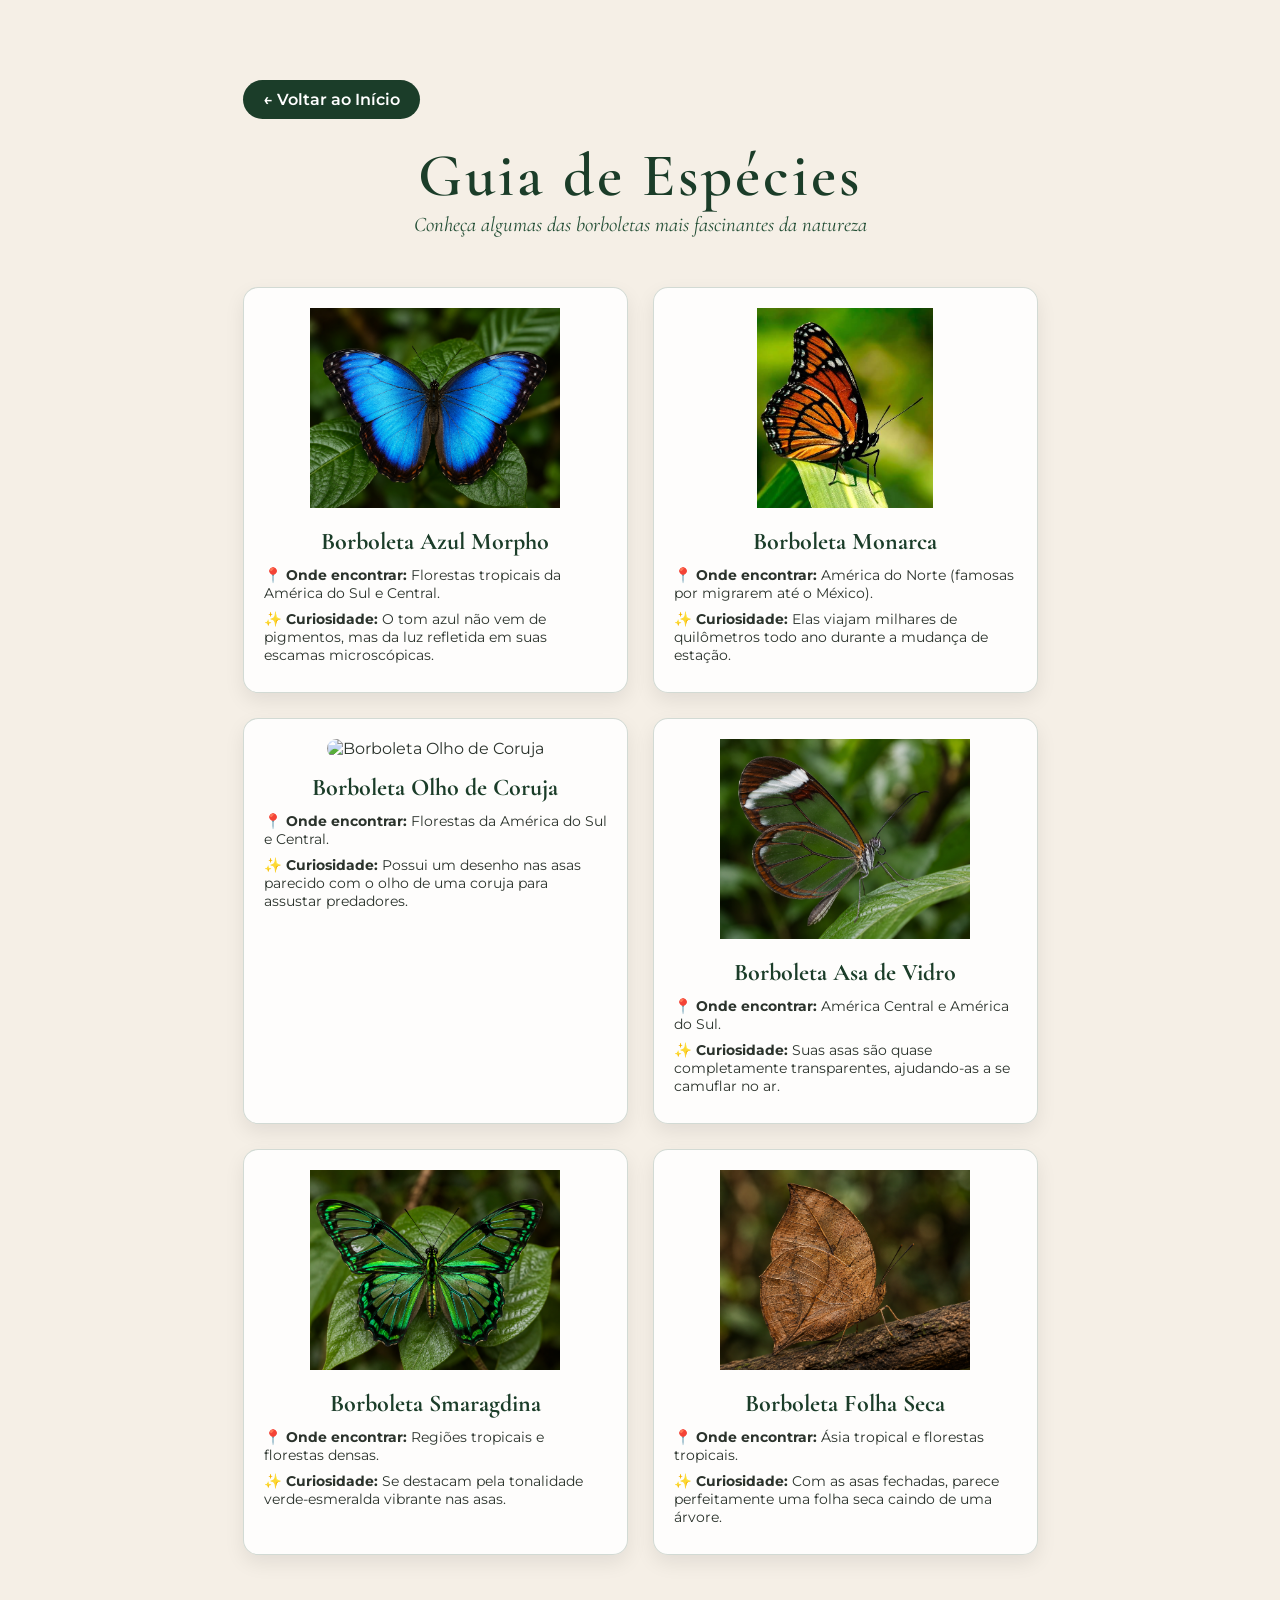
==== guia.html @ 189b2a26 "novos codigos e novas imagens" ====
<!DOCTYPE html>
<html lang="pt-BR">
<head>
  <meta charset="UTF-8">
  <meta name="viewport" content="width=device-width, initial-scale=1.0">
  <title>Guia de Espécies de Borboletas</title>
  <link rel="stylesheet" href="style.css">
  <link href="https://fonts.googleapis.com/css2?family=Cormorant+Garamond:wght@600&family=Montserrat:wght@300;400;600&display=swap" rel="stylesheet">
  <style>
    .guia-container {
      max-width: 1000px;
      margin: 20px auto;
      z-index: 2;
    }
    .guia-grid {
      display: grid;
      grid-template-columns: repeat(auto-fit, minmax(280px, 1fr));
      gap: 25px;
      margin-top: 30px;
    }
    .especie-card {
      background: var(--white-translucent);
      border-radius: 15px;
      padding: 20px;
      border: 1px solid rgba(35, 78, 53, 0.2);
      box-shadow: 0 8px 20px rgba(0,0,0,0.08);
      text-align: center;
    }
    .especie-card img {
      width: 100%;
      height: 200px;
      object-fit: contain;
      border-radius: 10px;
    }
    .especie-card h2 {
      font-family: 'Cormorant Garamond', serif;
      color: var(--green-dark);
      margin: 15px 0 10px 0;
    }
    .info-item {
      font-size: 0.9rem;
      text-align: left;
      margin-bottom: 8px;
    }
    .back-btn {
      display: inline-block;
      margin-bottom: 20px;
      padding: 10px 20px;
      background: var(--green-dark);
      color: #fff;
      text-decoration: none;
      border-radius: 20px;
      font-weight: 600;
    }
  </style>
</head>
<body>

  <div class="guia-container">
    <a href="index.html" class="back-btn">&larr; Voltar ao Início</a>
    
    <header class="header">
      <h1>Guia de Espécies</h1>
      <p class="subtitle">Conheça algumas das borboletas mais fascinantes da natureza</p>
    </header>

    <div class="guia-grid">

      <div class="especie-card">
        <img src="img/Borboleta-Azul-Morpho.png" alt="Borboleta Azul Morpho">
        <h2>Borboleta Azul Morpho</h2>
        <p class="info-item"><strong>📍 Onde encontrar:</strong> Florestas tropicais da América do Sul e Central.</p>
        <p class="info-item"><strong>✨ Curiosidade:</strong> O tom azul não vem de pigmentos, mas da luz refletida em suas escamas microscópicas.</p>
      </div>

      <div class="especie-card">
        <img src="img/Borboleta-Monarca.jpg" alt="Borboleta Monarca">
        <h2>Borboleta Monarca</h2>
        <p class="info-item"><strong>📍 Onde encontrar:</strong> América do Norte (famosas por migrarem até o México).</p>
        <p class="info-item"><strong>✨ Curiosidade:</strong> Elas viajam milhares de quilômetros todo ano durante a mudança de estação.</p>
      </div>

      <div class="especie-card">
        <img src="img/Borboleta-Olho-de-Coruja.jpg" alt="Borboleta Olho de Coruja">
        <h2>Borboleta Olho de Coruja</h2>
        <p class="info-item"><strong>📍 Onde encontrar:</strong> Florestas da América do Sul e Central.</p>
        <p class="info-item"><strong>✨ Curiosidade:</strong> Possui um desenho nas asas parecido com o olho de uma coruja para assustar predadores.</p>
      </div>

      <div class="especie-card">
        <img src="img/Borboleta-Asa-de-Vidro.png" alt="Borboleta Asa de Vidro">
        <h2>Borboleta Asa de Vidro</h2>
        <p class="info-item"><strong>📍 Onde encontrar:</strong> América Central e América do Sul.</p>
        <p class="info-item"><strong>✨ Curiosidade:</strong> Suas asas são quase completamente transparentes, ajudando-as a se camuflar no ar.</p>
      </div>

      <div class="especie-card">
        <img src="img/Borboleta-Smaragdina.png" alt="Borboleta Smaragdina">
        <h2>Borboleta Smaragdina</h2>
        <p class="info-item"><strong>📍 Onde encontrar:</strong> Regiões tropicais e florestas densas.</p>
        <p class="info-item"><strong>✨ Curiosidade:</strong> Se destacam pela tonalidade verde-esmeralda vibrante nas asas.</p>
      </div>

      <div class="especie-card">
        <img src="img/Borboleta-Folha-Seca.png" alt="Borboleta Folha Seca">
        <h2>Borboleta Folha Seca</h2>
        <p class="info-item"><strong>📍 Onde encontrar:</strong> Ásia tropical e florestas tropicais.</p>
        <p class="info-item"><strong>✨ Curiosidade:</strong> Com as asas fechadas, parece perfeitamente uma folha seca caindo de uma árvore.</p>
      </div>

    </div>
  </div>

</body>
</html>
---- style.css ----
:root {
  --bg-cream: #f5efe6;
  --green-dark: #1b3d29;
  --green-medium: #234e35;
  --gold-accent: #8b7d4b;
  --text-color: #2b332c;
  --white-translucent: rgba(255, 255, 255, 0.88);
}

* {
  box-sizing: border-box;
  margin: 0;
  padding: 0;
}

body {
  font-family: 'Montserrat', sans-serif;
  background-color: var(--bg-cream);
  color: var(--text-color);
  min-height: 100vh;
  display: flex;
  flex-direction: column;
  align-items: center;
  position: relative;
  overflow-x: hidden;
  padding: 60px 20px;
}

.brush-stroke {
  position: fixed;
  pointer-events: none;
  z-index: 0;
}

.top-left-brush {
  top: -60px;
  left: -60px;
  width: 450px;
  height: 450px;
  background: radial-gradient(circle at 30% 30%, rgba(127, 168, 141, 0.3) 0%, transparent 70%);
  filter: blur(35px);
}

.bottom-right-brush {
  bottom: -60px;
  right: -60px;
  width: 450px;
  height: 450px;
  background: radial-gradient(circle at 70% 70%, rgba(127, 168, 141, 0.3) 0%, transparent 75%);
  filter: blur(40px);
}

.realistic-foliage {
  position: fixed;
  pointer-events: none;
  z-index: 1;
  max-width: 500px;
  width: 100%;
  height: auto;
  filter: drop-shadow(4px 8px 12px rgba(27, 61, 41, 0.15));
}

.top-left-foliage { top: -20px; left: -20px; }
.bottom-right-foliage { bottom: -20px; right: -20px; }

.floating-butterfly {
  position: fixed;
  width: 85px;
  height: auto;
  z-index: 2;
  pointer-events: none;
}

.floating-butterfly img {
  width: 100%;
  height: auto;
  filter: drop-shadow(2px 5px 8px rgba(0, 0, 0, 0.25));
}

.b-1 { top: 50px; left: 90px; animation: float1 7.5s ease-in-out infinite alternate; }
.b-2 { top: 90px; right: 100px; animation: float2 9s ease-in-out infinite alternate; }
.b-3 { bottom: 140px; left: 100px; animation: float3 8.5s ease-in-out infinite alternate; }
.b-4 { bottom: 60px; right: 110px; animation: float4 7s ease-in-out infinite alternate; }

@keyframes float1 { 0% { transform: translate(0, 0) rotate(0deg); } 50% { transform: translate(30px, 35px) rotate(15deg); } 100% { transform: translate(-10px, 60px) rotate(-10deg); } }
@keyframes float2 { 0% { transform: translate(0, 0) rotate(0deg); } 50% { transform: translate(-35px, 25px) rotate(-18deg); } 100% { transform: translate(-15px, 70px) rotate(10deg); } }
@keyframes float3 { 0% { transform: translate(0, 0) rotate(5deg); } 50% { transform: translate(40px, -30px) rotate(-12deg); } 100% { transform: translate(10px, -55px) rotate(8deg); } }
@keyframes float4 { 0% { transform: translate(0, 0) rotate(-8deg); } 50% { transform: translate(-30px, -40px) rotate(12deg); } 100% { transform: translate(-45px, -15px) rotate(-4deg); } }

.header { text-align: center; margin-bottom: 50px; z-index: 2; }
.leaf-icon { font-size: 1.8rem; opacity: 0.8; }
.header h1 { font-family: 'Cormorant Garamond', serif; font-size: 3.8rem; font-weight: 600; color: var(--green-dark); letter-spacing: 3px; }
.header .subtitle { font-family: 'Cormorant Garamond', serif; font-style: italic; font-size: 1.3rem; color: var(--green-medium); }
.divider { width: 80px; height: 2px; background: linear-gradient(90deg, transparent, var(--gold-accent), transparent); margin: 15px auto 0 auto; }

.gallery-container {
  display: flex;
  flex-wrap: wrap;
  justify-content: center;
  gap: 30px;
  width: 100%;
  max-width: 1100px;
  z-index: 2;
}

.action-card {
  background: var(--white-translucent);
  backdrop-filter: blur(6px);
  padding: 6px;
  width: calc(33.333% - 20px);
  min-width: 280px;
  max-width: 330px;
  border-radius: 180px 15px 160px 20px / 20px 150px 20px 170px;
  border: 1px solid rgba(35, 78, 53, 0.2);
  box-shadow: 0 10px 25px rgba(27, 61, 41, 0.05);
  transition: all 0.4s ease;
  cursor: pointer;
  display: flex;
}

.action-card:hover {
  transform: translateY(-8px) scale(1.02);
  border-color: var(--green-medium);
  box-shadow: 0 15px 30px rgba(27, 61, 41, 0.15);
}

.card-inner {
  border: 1px dashed rgba(139, 125, 75, 0.35);
  border-radius: 170px 10px 150px 15px / 15px 140px 15px 160px;
  padding: 30px 20px;
  text-align: center;
  width: 100%;
  display: flex;
  flex-direction: column;
  align-items: center;
}

.card-icon { font-size: 2.2rem; margin-bottom: 12px; }
.action-card h2 { font-family: 'Cormorant Garamond', serif; font-size: 1.6rem; color: var(--green-dark); margin-bottom: 10px; }
.action-card p { font-size: 0.88rem; line-height: 1.6; color: #4a554d; font-weight: 300; }

.card-btn {
  margin-top: 15px;
  font-family: 'Montserrat', sans-serif;
  font-size: 0.8rem;
  font-weight: 600;
  text-transform: uppercase;
  letter-spacing: 1px;
  color: var(--green-dark);
  background-color: rgba(127, 168, 141, 0.25);
  border: none;
  padding: 8px 18px;
  border-radius: 20px;
  cursor: pointer;
  transition: all 0.3s ease;
}

.action-card:hover .card-btn {
  background-color: var(--green-dark);
  color: #ffffff;
}

.footer { margin-top: 60px; font-family: 'Cormorant Garamond', serif; font-size: 1.1rem; color: var(--green-medium); z-index: 2; }
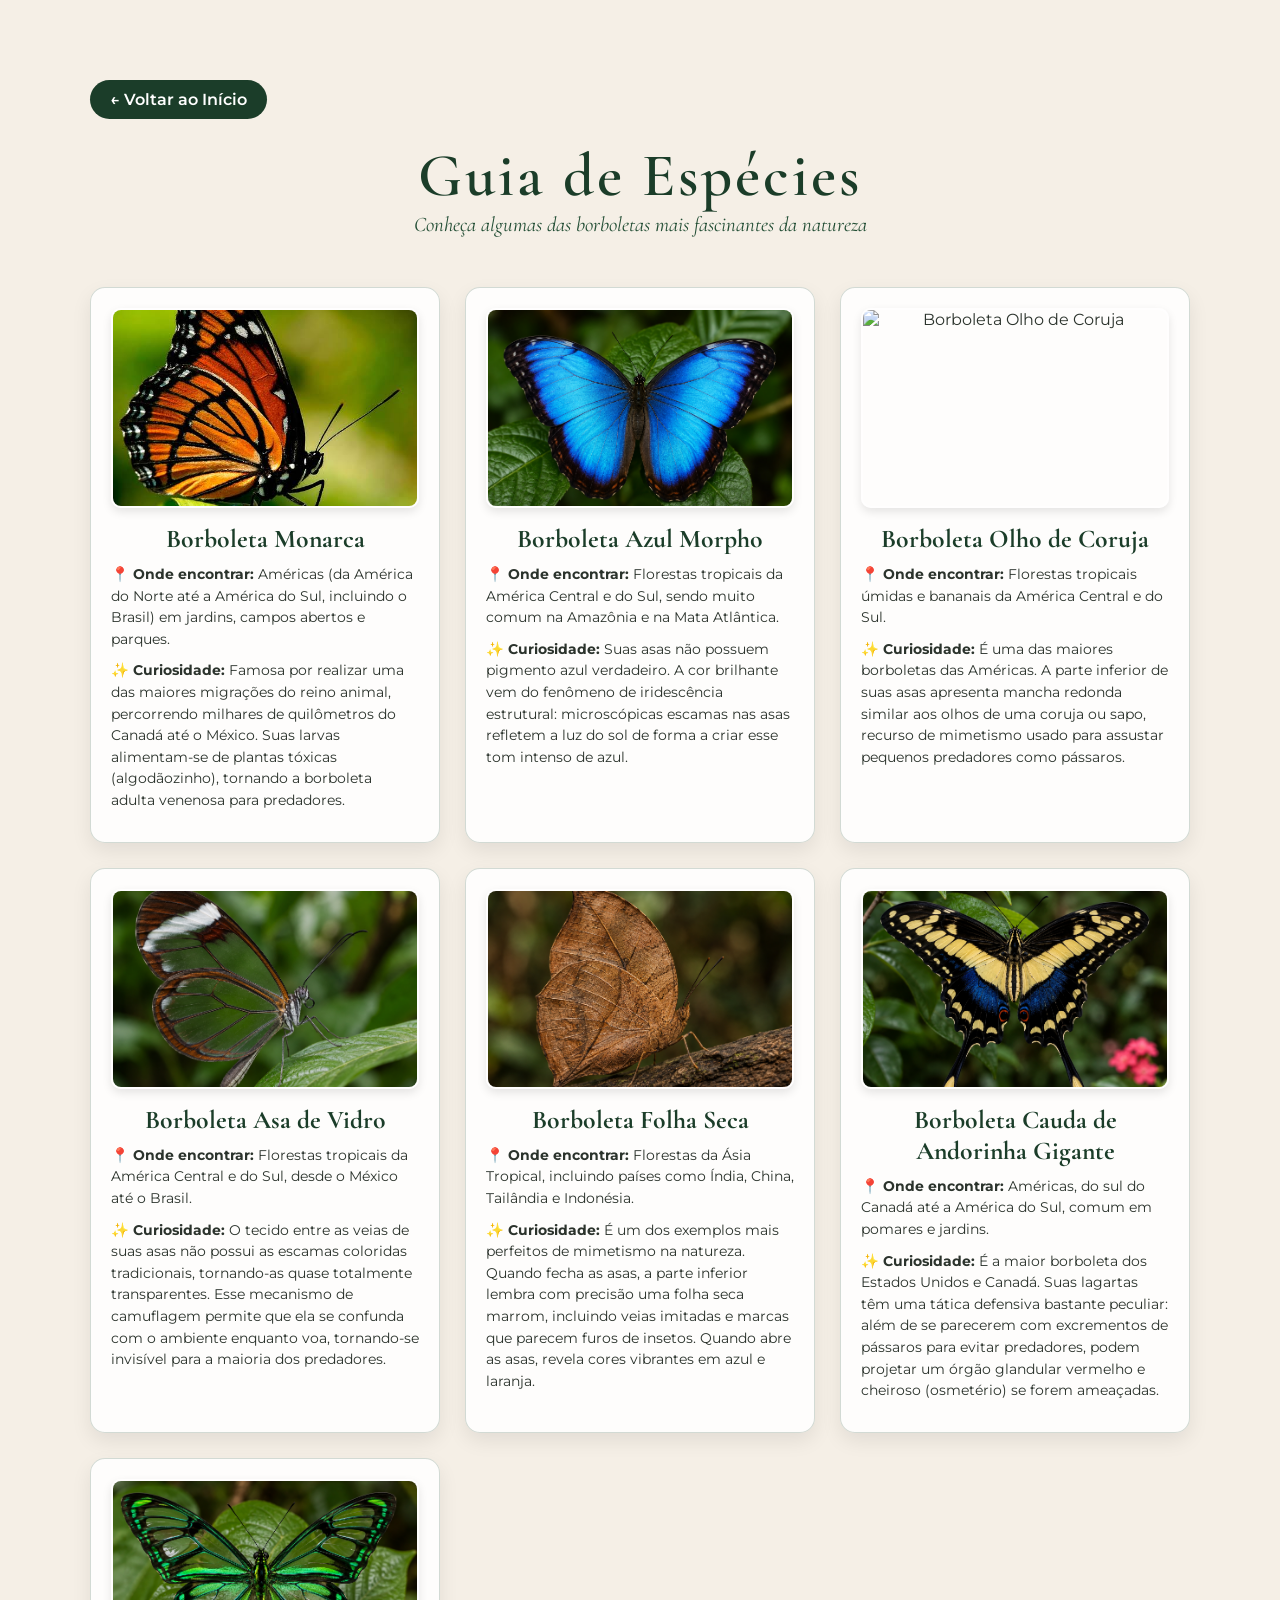
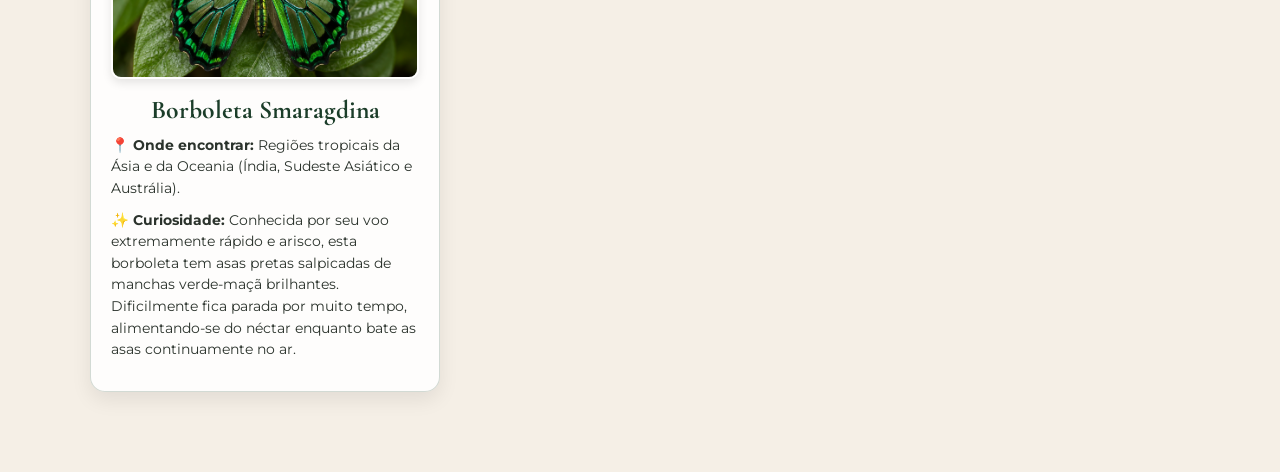
==== commit 95914e3b: "novos codigos" ====
--- a/guia.html
+++ b/guia.html
@@ -8,13 +8,13 @@
   <link href="https://fonts.googleapis.com/css2?family=Cormorant+Garamond:wght@600&family=Montserrat:wght@300;400;600&display=swap" rel="stylesheet">
   <style>
     .guia-container {
-      max-width: 1000px;
+      max-width: 1100px;
       margin: 20px auto;
       z-index: 2;
     }
     .guia-grid {
       display: grid;
-      grid-template-columns: repeat(auto-fit, minmax(280px, 1fr));
+      grid-template-columns: repeat(auto-fit, minmax(300px, 1fr));
       gap: 25px;
       margin-top: 30px;
     }
@@ -25,22 +25,29 @@
       border: 1px solid rgba(35, 78, 53, 0.2);
       box-shadow: 0 8px 20px rgba(0,0,0,0.08);
       text-align: center;
+      display: flex;
+      flex-direction: column;
     }
     .especie-card img {
       width: 100%;
       height: 200px;
-      object-fit: contain;
+      object-fit: cover;
       border-radius: 10px;
+      border: 2px solid rgba(255, 255, 255, 0.8);
+      box-shadow: 0 4px 10px rgba(0,0,0,0.1);
     }
     .especie-card h2 {
       font-family: 'Cormorant Garamond', serif;
       color: var(--green-dark);
+      font-size: 1.6rem;
       margin: 15px 0 10px 0;
     }
     .info-item {
       font-size: 0.9rem;
       text-align: left;
-      margin-bottom: 8px;
+      line-height: 1.5;
+      margin-bottom: 10px;
+      color: var(--text-color);
     }
     .back-btn {
       display: inline-block;
@@ -51,6 +58,10 @@
       text-decoration: none;
       border-radius: 20px;
       font-weight: 600;
+      transition: background 0.3s;
+    }
+    .back-btn:hover {
+      background: var(--green-medium);
     }
   </style>
 </head>
@@ -66,46 +77,60 @@
 
     <div class="guia-grid">
 
+      <!-- Borboleta Monarca -->
+      <div class="especie-card">
+        <img src="img/Borboleta-Monarca.jpg" alt="Borboleta Monarca">
+        <h2>Borboleta Monarca</h2>
+        <p class="info-item"><strong>📍 Onde encontrar:</strong> Américas (da América do Norte até a América do Sul, incluindo o Brasil) em jardins, campos abertos e parques.</p>
+        <p class="info-item"><strong>✨ Curiosidade:</strong> Famosa por realizar uma das maiores migrações do reino animal, percorrendo milhares de quilômetros do Canadá até o México. Suas larvas alimentam-se de plantas tóxicas (algodãozinho), tornando a borboleta adulta venenosa para predadores.</p>
+      </div>
+
+      <!-- Borboleta Azul Morpho -->
       <div class="especie-card">
         <img src="img/Borboleta-Azul-Morpho.png" alt="Borboleta Azul Morpho">
         <h2>Borboleta Azul Morpho</h2>
-        <p class="info-item"><strong>📍 Onde encontrar:</strong> Florestas tropicais da América do Sul e Central.</p>
-        <p class="info-item"><strong>✨ Curiosidade:</strong> O tom azul não vem de pigmentos, mas da luz refletida em suas escamas microscópicas.</p>
+        <p class="info-item"><strong>📍 Onde encontrar:</strong> Florestas tropicais da América Central e do Sul, sendo muito comum na Amazônia e na Mata Atlântica.</p>
+        <p class="info-item"><strong>✨ Curiosidade:</strong> Suas asas não possuem pigmento azul verdadeiro. A cor brilhante vem do fenômeno de iridescência estrutural: microscópicas escamas nas asas refletem a luz do sol de forma a criar esse tom intenso de azul.</p>
       </div>
 
-      <div class="especie-card">
-        <img src="img/Borboleta-Monarca.jpg" alt="Borboleta Monarca">
-        <h2>Borboleta Monarca</h2>
-        <p class="info-item"><strong>📍 Onde encontrar:</strong> América do Norte (famosas por migrarem até o México).</p>
-        <p class="info-item"><strong>✨ Curiosidade:</strong> Elas viajam milhares de quilômetros todo ano durante a mudança de estação.</p>
-      </div>
-
+      <!-- Borboleta Olho de Coruja -->
       <div class="especie-card">
         <img src="img/Borboleta-Olho-de-Coruja.jpg" alt="Borboleta Olho de Coruja">
         <h2>Borboleta Olho de Coruja</h2>
-        <p class="info-item"><strong>📍 Onde encontrar:</strong> Florestas da América do Sul e Central.</p>
-        <p class="info-item"><strong>✨ Curiosidade:</strong> Possui um desenho nas asas parecido com o olho de uma coruja para assustar predadores.</p>
+        <p class="info-item"><strong>📍 Onde encontrar:</strong> Florestas tropicais úmidas e bananais da América Central e do Sul.</p>
+        <p class="info-item"><strong>✨ Curiosidade:</strong> É uma das maiores borboletas das Américas. A parte inferior de suas asas apresenta mancha redonda similar aos olhos de uma coruja ou sapo, recurso de mimetismo usado para assustar pequenos predadores como pássaros.</p>
       </div>
 
+      <!-- Borboleta Asa de Vidro -->
       <div class="especie-card">
         <img src="img/Borboleta-Asa-de-Vidro.png" alt="Borboleta Asa de Vidro">
         <h2>Borboleta Asa de Vidro</h2>
-        <p class="info-item"><strong>📍 Onde encontrar:</strong> América Central e América do Sul.</p>
-        <p class="info-item"><strong>✨ Curiosidade:</strong> Suas asas são quase completamente transparentes, ajudando-as a se camuflar no ar.</p>
+        <p class="info-item"><strong>📍 Onde encontrar:</strong> Florestas tropicais da América Central e do Sul, desde o México até o Brasil.</p>
+        <p class="info-item"><strong>✨ Curiosidade:</strong> O tecido entre as veias de suas asas não possui as escamas coloridas tradicionais, tornando-as quase totalmente transparentes. Esse mecanismo de camuflagem permite que ela se confunda com o ambiente enquanto voa, tornando-se invisível para a maioria dos predadores.</p>
       </div>
 
+      <!-- Borboleta Folha Seca -->
+      <div class="especie-card">
+        <img src="img/Borboleta-Folha-Seca.png" alt="Borboleta Folha Seca">
+        <h2>Borboleta Folha Seca</h2>
+        <p class="info-item"><strong>📍 Onde encontrar:</strong> Florestas da Ásia Tropical, incluindo países como Índia, China, Tailândia e Indonésia.</p>
+        <p class="info-item"><strong>✨ Curiosidade:</strong> É um dos exemplos mais perfeitos de mimetismo na natureza. Quando fecha as asas, a parte inferior lembra com precisão uma folha seca marrom, incluindo veias imitadas e marcas que parecem furos de insetos. Quando abre as asas, revela cores vibrantes em azul e laranja.</p>
+      </div>
+
+      <!-- Borboleta Cauda de Andorinha Gigante -->
+      <div class="especie-card">
+        <img src="img/Borboleta-Cauda-de-Andorinha-Gigante.png" alt="Borboleta Cauda de Andorinha Gigante">
+        <h2>Borboleta Cauda de Andorinha Gigante</h2>
+        <p class="info-item"><strong>📍 Onde encontrar:</strong> Américas, do sul do Canadá até a América do Sul, comum em pomares e jardins.</p>
+        <p class="info-item"><strong>✨ Curiosidade:</strong> É a maior borboleta dos Estados Unidos e Canadá. Suas lagartas têm uma tática defensiva bastante peculiar: além de se parecerem com excrementos de pássaros para evitar predadores, podem projetar um órgão glandular vermelho e cheiroso (osmetério) se forem ameaçadas.</p>
+      </div>
+
+      <!-- Borboleta Smaragdina -->
       <div class="especie-card">
         <img src="img/Borboleta-Smaragdina.png" alt="Borboleta Smaragdina">
         <h2>Borboleta Smaragdina</h2>
-        <p class="info-item"><strong>📍 Onde encontrar:</strong> Regiões tropicais e florestas densas.</p>
-        <p class="info-item"><strong>✨ Curiosidade:</strong> Se destacam pela tonalidade verde-esmeralda vibrante nas asas.</p>
-      </div>
-
-      <div class="especie-card">
-        <img src="img/Borboleta-Folha-Seca.png" alt="Borboleta Folha Seca">
-        <h2>Borboleta Folha Seca</h2>
-        <p class="info-item"><strong>📍 Onde encontrar:</strong> Ásia tropical e florestas tropicais.</p>
-        <p class="info-item"><strong>✨ Curiosidade:</strong> Com as asas fechadas, parece perfeitamente uma folha seca caindo de uma árvore.</p>
+        <p class="info-item"><strong>📍 Onde encontrar:</strong> Regiões tropicais da Ásia e da Oceania (Índia, Sudeste Asiático e Austrália).</p>
+        <p class="info-item"><strong>✨ Curiosidade:</strong> Conhecida por seu voo extremamente rápido e arisco, esta borboleta tem asas pretas salpicadas de manchas verde-maçã brilhantes. Dificilmente fica parada por muito tempo, alimentando-se do néctar enquanto bate as asas continuamente no ar.</p>
       </div>
 
     </div>
